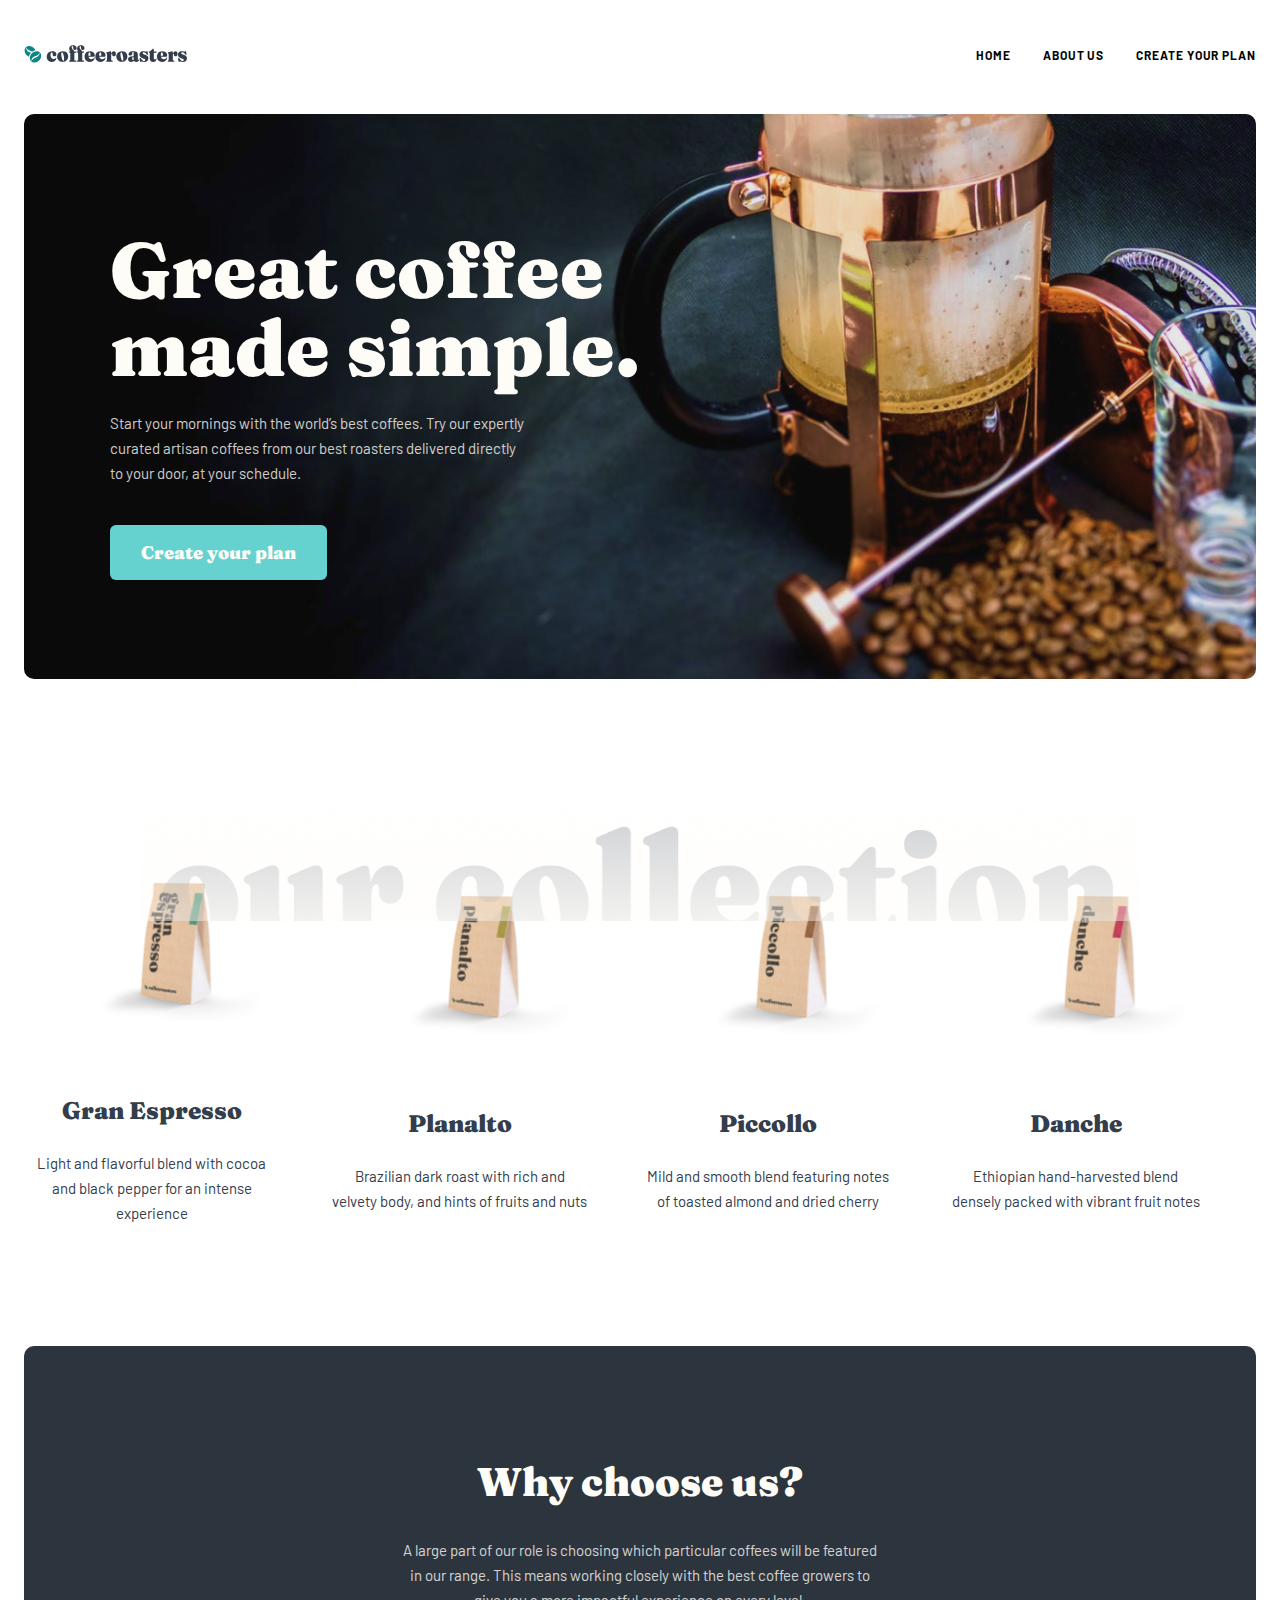
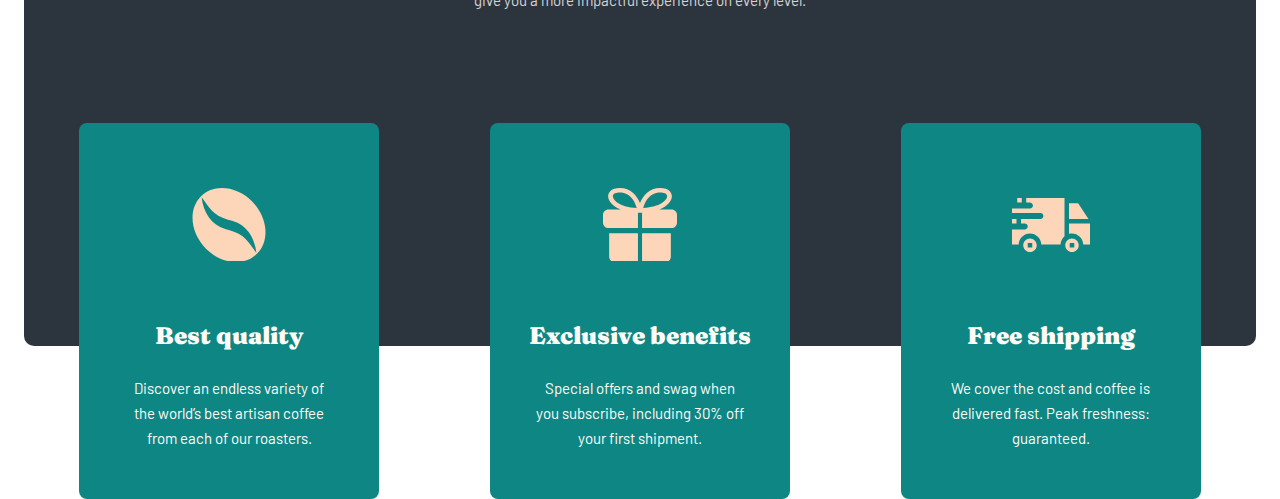
==== index.html @ 7ad5e868 "Add commit" ====
<!DOCTYPE html>
<html lang="en">
<head>
    <meta charset="UTF-8">
    <meta http-equiv="X-UA-Compatible" content="IE=edge">
    <meta name="viewport" content="width=device-width, initial-scale=1.0">
    <title>Coffeeroasters</title>
    <link rel="stylesheet" href="./css/normalize.css">
    <link rel="stylesheet" href="./css/main.css">
    
    <!-- <link rel="stylesheet" href="./css/main.min.css"> -->
</head>
<body>
    <!-- Site header start -->
    <header class="site-header">
        <div class="container">
            <div class="site-header__inner">
                <div class="site-header__logo">
                    <a class="logo" href="./index.html" ><img src="./images/svg/site-logo.svg" width="163" height="18" alt="site logo"></a>
                    <button class="open-btn" type="button"></button>
                </div>
                <nav class="site-header__nav nav">
                    <ul class="nav__list">
                        <li class="nav__item">
                            <a class="nav__link" href="#" >HOME</a>
                        </li>
                        <li class="nav__item">
                            <a class="nav__link" href="#" >ABOUT US</a>
                        </li>
                        <li class="nav__item">
                            <a class="nav__link" href="#" >Create your plan</a>
                        </li>
                    </ul>
                </nav>
            </div>
            <nav class="site-header__nav-show nav">
                <ul class="nav__list">
                    <li class="nav__item">
                        <a class="nav__link" href="#" >HOME</a>
                    </li>
                    <li class="nav__item">
                        <a class="nav__link" href="#" >ABOUT US</a>
                    </li>
                    <li class="nav__item">
                        <a class="nav__link" href="#" >Create your plan</a>
                    </li>
                </ul>
            </nav>
        </div>
        
    </header>
    <!-- Site header finish -->
    
    <!-- Site main start -->
    <main class="site-main">
        <!-- Hero section start -->
        <div class="container">     
            <section class="hero">
                <div class="hero__title-wrap">
                    <h1 class="hero__title">
                        Great coffee
                        made simple.
                    </h1>
                    <div class="hero__text">
                        <p>
                            Start your mornings with the world’s best coffees. Try our expertly curated artisan coffees from our best roasters delivered directly to your door, at your schedule.
                        </p>
                        <a class="hero__btn" href="#" >Create your plan</a>
                    </div>
                </div>
            </section>
        </div>
        <div class="container">
            <div class="ourcollection__wrap">
                <ul class="ourcollection__list">
                    <li class="ourcollection__item">
                        <img src="./images/m-gran.jpg" width="200" height="151" srcset="./images/m-gran.jpg 1x , ./images/m-gran@2x.jpg 2x " alt="coffe ">
                        <div class="ourcollection__text-wrap">
                            <h3>Gran Espresso</h3>
                            <p>Light and flavorful blend with cocoa and black pepper for an intense experience</p>
                        </div>
                    </li>
                    <li class="ourcollection__item">
                        <img src="./images/m-planalto.jpg" width="200" height="151" srcset="./images/m-planalto.jpg 1x , ./images/m-planalto@2x.jpg 2x " alt="coffe ">
                        <div class="ourcollection__text-wrap">
                            <h3>Planalto</h3>
                            <p>Brazilian dark roast with rich and velvety body, and hints of fruits and nuts</p>    
                        </div>
                    </li>
                    <li class="ourcollection__item">
                        <img src="./images/m-piacllo.jpg" width="200" height="151" srcset="./images/m-piacllo.jpg 1x , ./images/m-piacllo@2x.jpg 2x " alt="coffe ">
                        <div class="ourcollection__text-wrap">
                            <h3>Piccollo</h3>
                            <p>Mild and smooth blend featuring notes of toasted almond and dried cherry </p>
                        </div>
                    </li>
                    <li class="ourcollection__item">
                        <img src="./images/m-danche.jpg" width="200" height="151" srcset="./images/m-danche.jpg 1x , ./images/m-danche@2x.jpg 1x" alt="coffe ">
                        <div class="ourcollection__text-wrap">
                            <h3>Danche</h3>
                            <p>Ethiopian hand-harvested blend densely packed with vibrant fruit notes</p>
                        </div>
                    </li>
                </ul>
            </div>
            
            <div class="chosse">
                <div class="chosse__wrapper">
                    <div class="chosse__title_wrap">
                        <h2 class="chosse__title">
                            Why choose us? 
                        </h2>
                        <div class="chosse__text-wrap">
                            <p>
                                A large part of our role is choosing which particular coffees will be featured 
                                in our range. This means working closely with the best coffee growers to give 
                                you a more impactful experience on every level.
                            </p>
                        </div>
                    </div>
                    <ul class="chosse__list">
                        <li class="chosse__item">
                            <div class="chosse__item-wrap">
                                <h3>Best quality</h3>
                                <div class="choose__item-text-wrap">
                                    <p>
                                        Discover an endless variety of the world’s best artisan coffee from each of our roasters.
                                    </p>
                                </div>
                            </div>
                        </li>
                        <li class="chosse__item">
                            <div class="chosse__item-wrap">
                                <h3>Exclusive benefits</h3>
                                <div class="choose__item-text-wrap">
                                    <p>
                                        Special offers and swag when you subscribe, including 30% off your first shipment.
                                    </p>
                                </div>
                            </div>
                        </li>
                        <li class="chosse__item">
                            <div class="chosse__item-wrap">
                                <h3>Free shipping</h3>
                                <div class="choose__item-text-wrap">
                                    <p>
                                        We cover the cost and coffee is delivered fast. Peak freshness: guaranteed.
                                    </p>
                                </div>
                            </div>
                        </li>
                    </ul>
                </div>
            </div>
        </div>
        <!-- Hero section finish -->
    </main>
    <!-- Site main finish -->
    
    <!-- Site footer start -->
    <footer class="site-footer">
        
    </footer>
    <div class="overlay"></div>
    <!-- Site footer finish -->
    <script src="js/main.js"></script>
</body>
</html>
---- css/main.css ----
/* VARIABLES */
:root{
    /* --main-text-color : #fff; */
    /* --main-bg-color : #fff; */
    /* --main-font-size : 16px; */
    /* --main-font-weight : 400; */
    /* --main-line-height : 1.5; */
    --main-font: "Fraunces", "Arial", sans-serif;
}
*{
    box-sizing: border-box;
}
/* GENERAL */
*,
*::before,
*::after{
    box-sizing: inherit;
}
html{
    height: 100%;
    box-sizing: border-box;
}
img{
    display: block;
    height: auto;
}
body{
    display: flex;
    flex-direction: column;
    height: 100%;
    margin: 0;
    padding: 0;
    font-family: "Barlow", "Arial", sans-serif;
}
@font-face {
    font-family: 'Barlow';
    font-style: normal;
    font-weight: 400;
    src: url('../fonts/barlow-v12-latin-regular.eot'); /* IE9 Compat Modes */
    src: local(''),
    url('../fonts/barlow-v12-latin-regular.eot?#iefix') format('embedded-opentype'), /* IE6-IE8 */
    url('../fonts/barlow-v12-latin-regular.woff2') format('woff2'), /* Super Modern Browsers */
    url('../fonts/barlow-v12-latin-regular.woff') format('woff'), /* Modern Browsers */
    url('../fonts/barlow-v12-latin-regular.ttf') format('truetype'), /* Safari, Android, iOS */
    url('../fonts/barlow-v12-latin-regular.svg#Barlow') format('svg'); /* Legacy iOS */
}
/* barlow-700 - latin */
@font-face {
    font-family: 'Barlow';
    font-style: normal;
    font-weight: 700;
    src: url('../fonts/barlow-v12-latin-700.eot'); /* IE9 Compat Modes */
    src: local(''),
    url('../fonts/barlow-v12-latin-700.eot?#iefix') format('embedded-opentype'), /* IE6-IE8 */
    url('../fonts/barlow-v12-latin-700.woff2') format('woff2'), /* Super Modern Browsers */
    url('../fonts/barlow-v12-latin-700.woff') format('woff'), /* Modern Browsers */
    url('../fonts/barlow-v12-latin-700.ttf') format('truetype'), /* Safari, Android, iOS */
    url('../fonts/barlow-v12-latin-700.svg#Barlow') format('svg'); /* Legacy iOS */
}

@font-face {
    font-family: 'Fraunces';
    font-style: normal;
    font-weight: 400;
    src: local(''),
    url('../fonts/fraunces-v23-latin-regular.woff2') format('woff2'), /* Chrome 26+, Opera 23+, Firefox 39+ */
    url('../fonts/fraunces-v23-latin-regular.woff') format('woff'); /* Chrome 6+, Firefox 3.6+, IE 9+, Safari 5.1+ */
}
/* fraunces-900 - latin */
@font-face {
    font-family: 'Fraunces';
    font-style: normal;
    font-weight: 900;
    src: local(''),
    url('../fonts/fraunces-v23-latin-900.woff2') format('woff2'), /* Chrome 26+, Opera 23+, Firefox 39+ */
    url('../fonts/fraunces-v23-latin-900.woff') format('woff'); /* Chrome 6+, Firefox 3.6+, IE 9+, Safari 5.1+ */
}
/* VISUALLY-HIDDEN */
.visually-hidden {
    position: absolute;
    width: 1px;
    height: 1px;
    margin: -1px;
    padding: 0;
    border: 0;
    white-space: nowrap;
    clip-path: inset(100%);
    clip: rect(0 0 0 0);
    overflow: hidden;
}

/* CONTAINER */
.container{
    width: 100%;
    max-width: 1320px;
    margin: 0 auto;
    padding: 0 24px;
}
/* STICKY-FOOTER */
.site-main{
    flex-grow: 1;
}


/* HERO START */

.site-header__inner {
    position: fixed;
    padding: 44px 0;
    left:24px;
    right: 24px;
    z-index: 20;
    display: flex;
    justify-content: space-between;
    align-items: center;
    background-color: #fff;
}
@media only screen and (min-width:1320px) {
    .site-header__inner {
        max-width: 1281px;
        position: fixed;
        margin: 0 auto;
        z-index: 20;
        display: flex;
        justify-content: space-between;
        align-items: center;
    }
}

.site-header__logo{
    position: fixed;
    top: 34px;
    left: 0;
    right: 0;
    margin: 0 24px;
    display: flex;
    justify-content: space-between;
}
.site-header__nav{
    display: none;
}
.nav__list {
    list-style: none;
    display: flex;
    padding: 0;
    margin: 0;
}
.nav__link {
    margin-left: 32px;
    font-weight: 700;
    font-size: 12px;
    line-height: 15px;
    letter-spacing: 0.923077px;
    text-transform: uppercase;
    color: #040405;
    text-decoration: none;
}
.logo {
    display: block;
}
.open-btn{
    width: 16px;
    height: 15px;
    border: none;
    background-image: url("../images/svg/hamburger-menu.svg");
    background-size: 16px 15px;
    background-repeat: no-repeat;
}
.open-btn-show{
    background-image: url("../images/svg/close-btn.svg");
    background-size: 14px 13px;
}

/* Respansiv */
/* MOBILE NAVBAR */
.site-header__nav-show{
    position: fixed;
    top: 0;
    left: 0;
    bottom: 0;
    width: 100%;
    height: 100%;
    transform: translate(-150%);
    transition: transform 0.5s ease-in-out;
    z-index: 15;
}
.site-header__nav-show-active{
    transform: translate(0%);
}
.site-header__nav-show .nav__list{
    display: block;
    text-align: center;
    margin-top: 130px;
}
.site-header__nav-show .nav__link{
    display: inline-block;
    margin-bottom: 32px;
    font-family: var(--main-font);
    font-weight: 900;
    font-size: 24px;
    line-height: 32px;
    text-align: center;
    color: #333D4B
}
.overlay{
    position: fixed;
    width: 100%;
    z-index: 11;
    top: 0;
    left: 0;
    bottom: 0;
    background: linear-gradient(0deg, rgba(185, 185, 179, 0.505) 0%, #FEFCF7 55.94%);
    transform: translate(-150%);
    transition: transform 0.4s ease-in-out;
}
.overlay-show{
    transform: translate(0%);
}

.hero {
    margin-top: 90px;
    border-radius: 10px;
    width: 100%;
    background-image: url("../images/responsiv-header-bg.jpg");
    background-repeat: no-repeat;
    background-position: center;
}
.hero__title {
    padding-top: 100px;
    margin: 0;
    font-family: var(--main-font);
    font-weight: 900;
    font-size: 40px;
    line-height: 40px;
    text-align: center;
    color: #FEFCF7;
}
.hero__text {
    text-align: center;
}
.hero__text p{
    margin: 0;
    padding-top: 24px;
    font-weight: 400;
    font-size: 15px;
    line-height: 25px;
    text-align: center;
    color: #FEFCF7;
    opacity: 0.8;
}
.hero__btn {
    margin-top: 39px;
    margin-bottom: 99px;
    display: inline-block;
    font-family: 'Fraunces', serif;
    padding: 15px 31px;
    font-weight: 900;
    font-size: 18px;
    line-height: 25px;
    background: #66D2CF;
    border-radius: 6px;
    text-align: center;
    text-decoration: none;
    color: #FEFCF7;
    
}

.ourcollection__list {
    margin-top: 120px;
    margin-left: 0;
    padding: 0;
    width: 100%;
    list-style: none;
    display: grid;
    align-items: center;
    justify-content: center;
    grid-template-columns: repeat(1fr);
    text-align: center;
}
.ourcollection__list::before{
    content: '';
    height: 72px;
    display: inline-block;
    background-image: url("../images/ourcolliction.png");
    background-size: contain;
    background-repeat: no-repeat;
}
.ourcollection__item {
    margin-top: 48px;
}
.ourcollection__item img{
    display: inline-block;
}
.ourcollection__text-wrap {
    width: 282px;
}
.ourcollection__text-wrap h3{
    margin-top: 24px;
    margin-bottom: 0;
    font-family: var(--main-font);
    font-weight: 900;
    font-size: 24px;
    line-height: 32px;
    text-align: center;
    color: #333D4B;
}
.ourcollection__text-wrap p{
    margin-top: 16px;
    margin-bottom: 0;
    font-weight: 400;
    font-size: 15px;
    line-height: 25px;
    text-align: center;
    color: #333D4B;
}


/* Chosse */
.chosse {
    margin-top: 120px;
}
.chosse__wrapper {
    background: #2C343E;
    border-radius: 10px;
    height: 895px;
}
.chosse__title_wrap {
    
}
.chosse__title {
    padding-top: 64px;
    font-family: var(--main-font);
    font-weight: 900;
    font-size: 28px;
    line-height: 28px;
    text-align: center;
    color: #FEFCF7;
}
.chosse__text-wrap {
    /* width: 279px; */
    margin: 0 auto;
}
.chosse__text-wrap p{
    margin: 0 auto;
    font-weight: 400;
    font-size: 15px;
    line-height: 25px;
    text-align: center;
    color: #FEFCF7;;
    opacity: 0.8;
}
.chosse__list {
    margin-top: 40px;
    display: grid;
    grid-template-columns: 1fr;
    list-style: none;
    padding-left: 0;
}

.chosse__item {
    margin: 0 auto;
    padding: 0 15px;
    margin-top: 24px;
    background: #0E8784;
    border-radius: 8px;
}
.chosse__item::before{
    content: '';
    display: inline-block;
    width: 100%;
    height: 138px;
    background-image: url(../images/svg/why-coffe.svg);
    background-repeat: no-repeat;
    background-size: 78px 74px;
    background-position: calc(50% + 0px) calc(50% + 33px);
}
.chosse__item:nth-child(2):before{
    background-image: url(../images/svg/gif-coffe.svg);
}
.chosse__item:nth-child(3):before{
    background-image: url(../images/svg/dastafka.svg);
}
.chosse__item h3{
    padding-top: 56px;
    margin: 0;
    font-family: var(--main-font);
    font-weight: 900;
    font-size: 24px;
    line-height: 32px;
    text-align: center;
    color: #FEFCF7;
}
.choose__item-text-wrap{
    width: 212px;
    margin: 0 auto;
}
.choose__item-text-wrap p{
    margin-bottom: 51px;
    font-weight: 400;
    font-size: 15px;
    line-height: 25px;
    text-align: center;
    color: #FEFCF7;
}

/* @MEDIA */
@media only screen and (min-width:375px){
    .hero__title-wrap{
        padding: 0 24px;
    }
.chosse__text-wrap{
    width: 280px;
}
}

/* MEDIA 544 */
@media only screen and (min-width:544px){
    .hero{
        margin-top: 114px;
        border-radius: 10px;
        height: 100%;
        background-image: url("../images/table-heder-bg.jpg");
        background-size: 690px 536px;
    }
    .hero__title-wrap{
        width: 537px;
    }
    .hero__title{
        font-size: 48px;
        text-align: left;
        line-height: 48px;
    }
    .hero__text{
        width: 415px;
        text-align: left;
    }
    .hero__text p{
        text-align: left;
    }
    .hero__title-wrap{
        padding: 0 24px;
    }
    .open-btn{
        display: none;
    }
    .site-header__nav{
        display: block;
    }
    .site-header__logo{
        position: static;
        margin: 0;
        width: 0;
    }
    .ourcollection__list::before{
        background-size: 369px;
        background-position: center;
    }


    /* CHOSSE RESPANSIV */
    .chosse__wrapper {
        height: 615px;
    }
    .chosse__text-wrap{
        width: 330px;
    }
    .chosse__item{
        margin: 0 18px;
        margin-top: 24px;
        display: flex;
    }
    .chosse__item::before{
        content: '';
        display: inline-block;
        width: 30%;
        height: 138px;
        background-image: url(../images/svg/why-coffe.svg);
        background-repeat: no-repeat;
        background-size: 78px 74px;
        background-position: calc(50% + 0px) calc(50% + 33px);
    }
    .chosse__item h3{
        text-align: left;
    }
    .choose__item-text-wrap{
        width: 344px;
        text-align: left;
    }
    .choose__item-text-wrap p{
        text-align: left;
    }
    
}

/* MEDIA 600 */
@media only screen and (min-width:600px){
    .ourcollection__list {
        margin-top: 144px;
    }
    .ourcollection__item {
        display: flex;
    }
    .ourcollection__text-wrap{
        margin-left: 36px;
    }
    .ourcollection__text-wrap h3{
        text-align: left;
    }
    .ourcollection__text-wrap p{
        text-align: left;
    }
    .ourcollection__list{
        position: relative;
    }
    .ourcollection__list::before{
        position: absolute;
        top: -20px;
        left: 0;
        right: 0;
        margin: 0 auto;
        width: 489px;
        height: 118px;
        content: '';
        background-image: url("../images/ourcolliction-d.png");
        background-size: 489px 118px;
        background-position:  center;
    }
    .chosse__text-wrap{
        padding: 0 74px;
        width: 580px;
    }
}

/* MEDIA 635 */
@media only screen and (min-width:635px){
    .hero{
        background-size: 690px 560px;
    }
    .hero__title-wrap{
        margin-left: 86px;
    }
    .hero__title {
        padding-top: 117px;
    }
    .hero__title{
        font-size: 48px;
        text-align: left;
        line-height: 48px;
    }
    .hero__text p{
        text-align: left;
    }
    .hero__title-wrap{
        padding: 0 ;
    }
}
@media only screen and (min-width:700px) {
    .chosse__item{
        margin: 0 58px;
        margin-top: 24px;
    }
    .chosse__text-wrap{
        width: 630px;
    }
}
/* MEDIA 744 */
@media only screen and (min-width:744px) {
    .hero{
        background-size: cover;
        background-image: url("../images/decktop-header-bg.jpg");
    }
    
}

/* MEDIA 789 */
@media only screen and (min-width:789px){
    .hero__title{
        font-size: 78px;
        line-height: 78px;
    }
}

/* MEIDA 853 */
@media only screen and (min-width:853px){
    .ourcollection__list {
        grid-template-columns: repeat(2, 1fr);
        text-align: center;
    }
    .ourcollection__item{
        display: inline-block;
    }
    .ourcollection__text-wrap{
        width: 255px;
        margin-left: 0;
        margin: 0 auto;
    }
    .ourcollection__text-wrap h3{
        text-align: center;
    }
    .ourcollection__text-wrap p{
        text-align: center;
    }
    .ourcollection__list::before{
        width: 100%;
        background-image: url("../images/ourcolliction-dd.png");
        background-size: 650px 136px;
    }
}
@media only screen and (min-width:1000px){
    .chosse {
        margin-top: 120px;
    }
    .chosse__wrapper {
        background: #2C343E;
        border-radius: 10px;
        height: 600px;
    }
    .chosse__title {
        padding-top: 112px;
        margin: 0;
        font-size: 40px;
        line-height: 48px;
        text-align: center;
    }
    .chosse__text-wrap {
        width: 630px;
        margin: 0 auto;
    }
    .chosse__text-wrap p{
        margin: 0 auto;
        margin-top: 32px;
        line-height: 25px;
        text-align: center;
    } 
    .chosse__list {
        margin-top: 86px;
        grid-template-columns:repeat(3, 1fr) ;
        justify-items: center;
    }
    .chosse__item {
        width: 300px;
        margin: 0 ;
        display: inline-block;
        padding: 0 15px;
        margin-top: 24px;
    }
    .chosse__item::before{
        display: inline-block;
        width: 100%;
    }
    .chosse__item h3{
        padding-top: 56px;
        margin: 0;
        text-align: center;
    }
    .choose__item-text-wrap{
        width: 212px;
        margin: 0 auto;
    }
    .choose__item-text-wrap p{
        margin-top: 24px;
        margin-bottom: 48px;
        text-align: center;
    }
    
    
}
/* MEDIA 1123 */
@media only screen and (min-width:1123px){
    .ourcollection__list {
        grid-template-columns: repeat(4, 1fr);
    }
    .ourcollection__item{
        display: inline-block;
    }
    .ourcollection__text-wrap{
        width: 255px;
        margin-left: 0;
        margin-right: 0;
    }
    .ourcollection__text-wrap h3{
        margin-top: 71px;
    }
    .ourcollection__text-wrap p{
        margin-top: 24px;
    }
    .ourcollection__list::before{
        width: 100%;
        background-image: url("../images/ourcolliction-dd.png");
        background-size: 1000px 196px;
    }

}
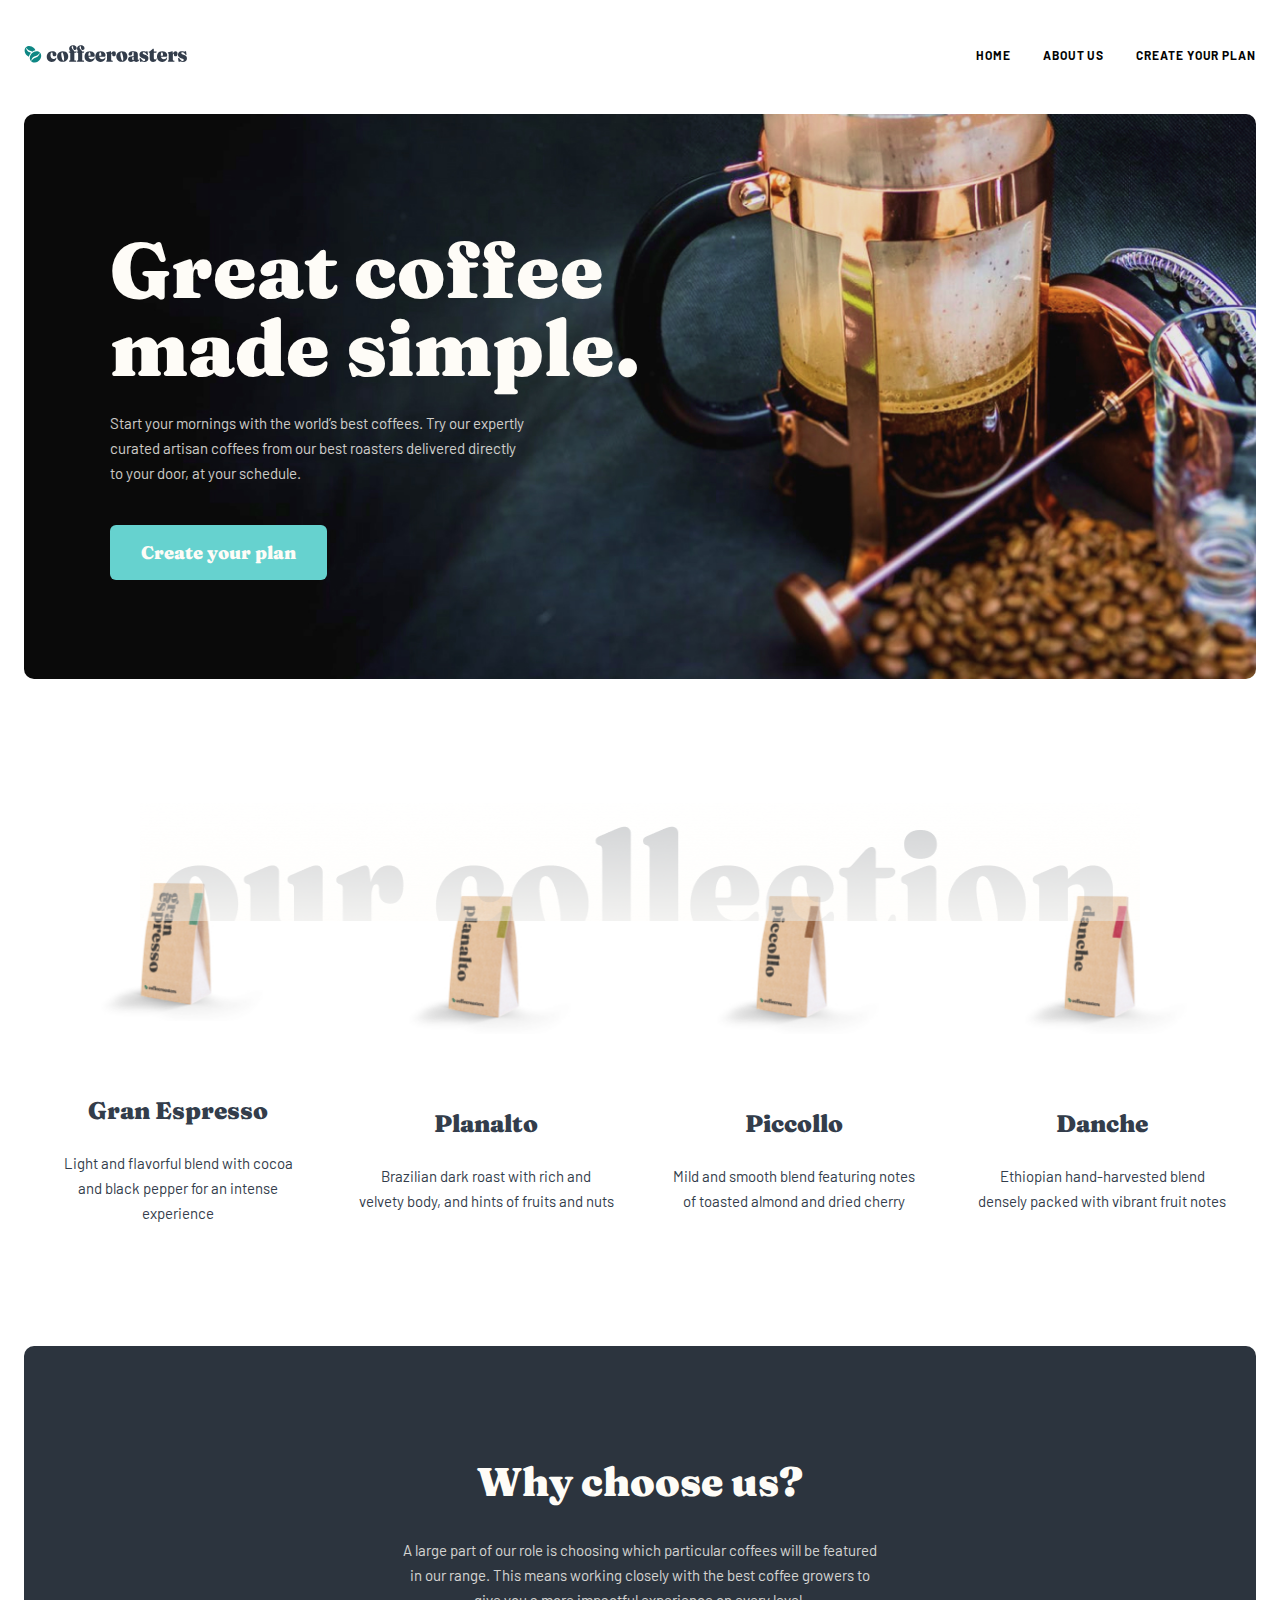
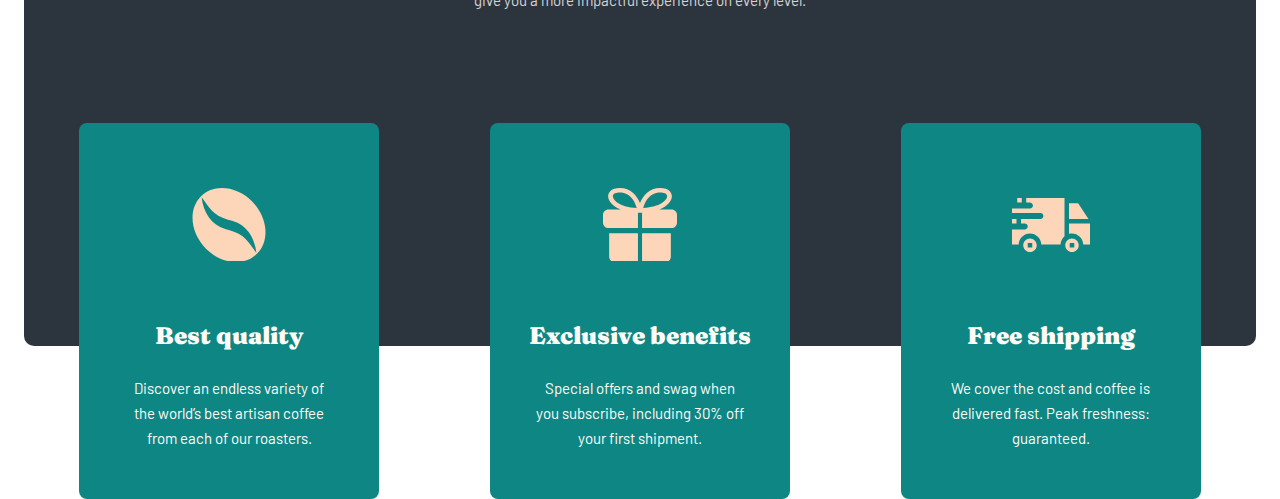
==== commit 55a92fbb: "Add new teg" ====
--- a/index.html
+++ b/index.html
@@ -7,7 +7,6 @@
     <title>Coffeeroasters</title>
     <link rel="stylesheet" href="./css/normalize.css">
     <link rel="stylesheet" href="./css/main.css">
-    
     <!-- <link rel="stylesheet" href="./css/main.min.css"> -->
 </head>
 <body>
--- a/css/main.css
+++ b/css/main.css
@@ -31,6 +31,9 @@
     margin: 0;
     padding: 0;
     font-family: "Barlow", "Arial", sans-serif;
+}
+.body-active{
+    overflow: hidden;
 }
 @font-face {
     font-family: 'Barlow';
@@ -177,9 +180,9 @@
     position: fixed;
     top: 0;
     left: 0;
-    bottom: 0;
+    /* bottom: 0; */
     width: 100%;
-    height: 100%;
+    /* height: 100%; */
     transform: translate(-150%);
     transition: transform 0.5s ease-in-out;
     z-index: 15;
@@ -675,8 +678,6 @@
     }
     .ourcollection__text-wrap{
         width: 255px;
-        margin-left: 0;
-        margin-right: 0;
     }
     .ourcollection__text-wrap h3{
         margin-top: 71px;
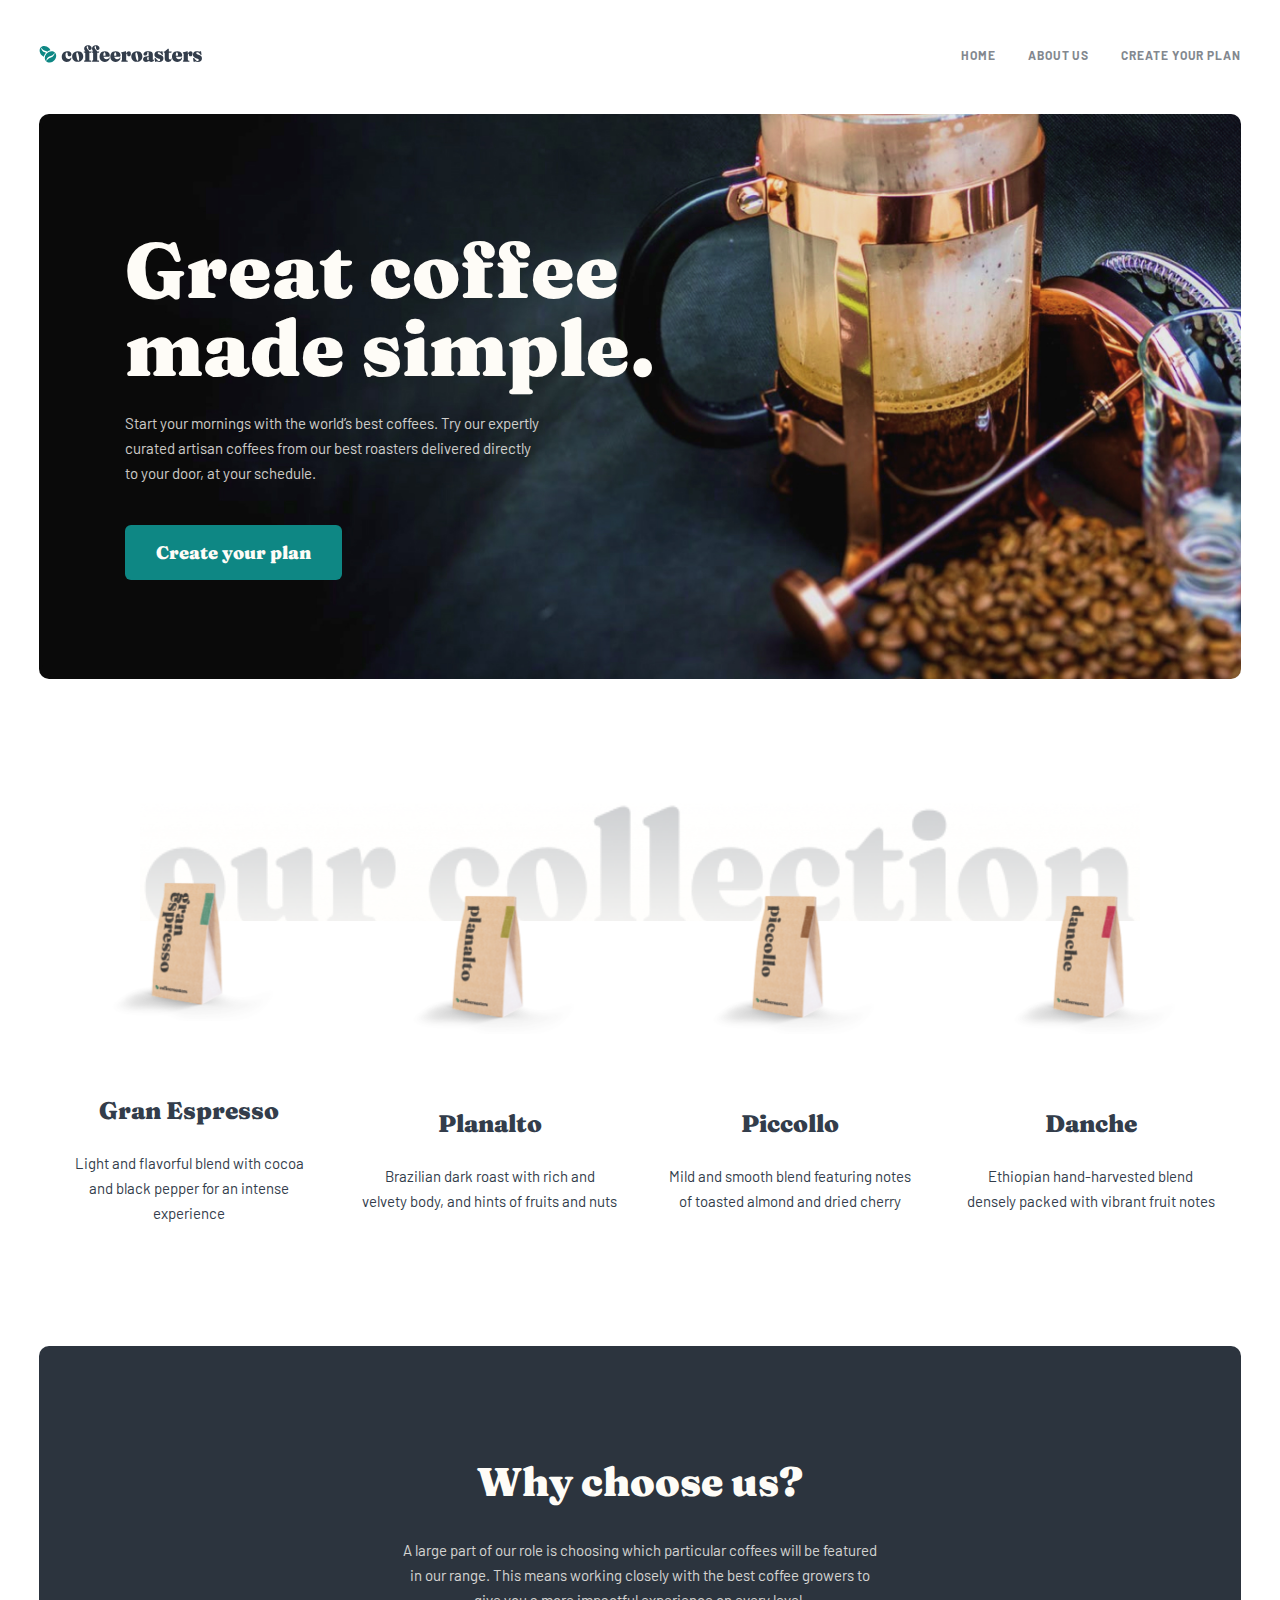
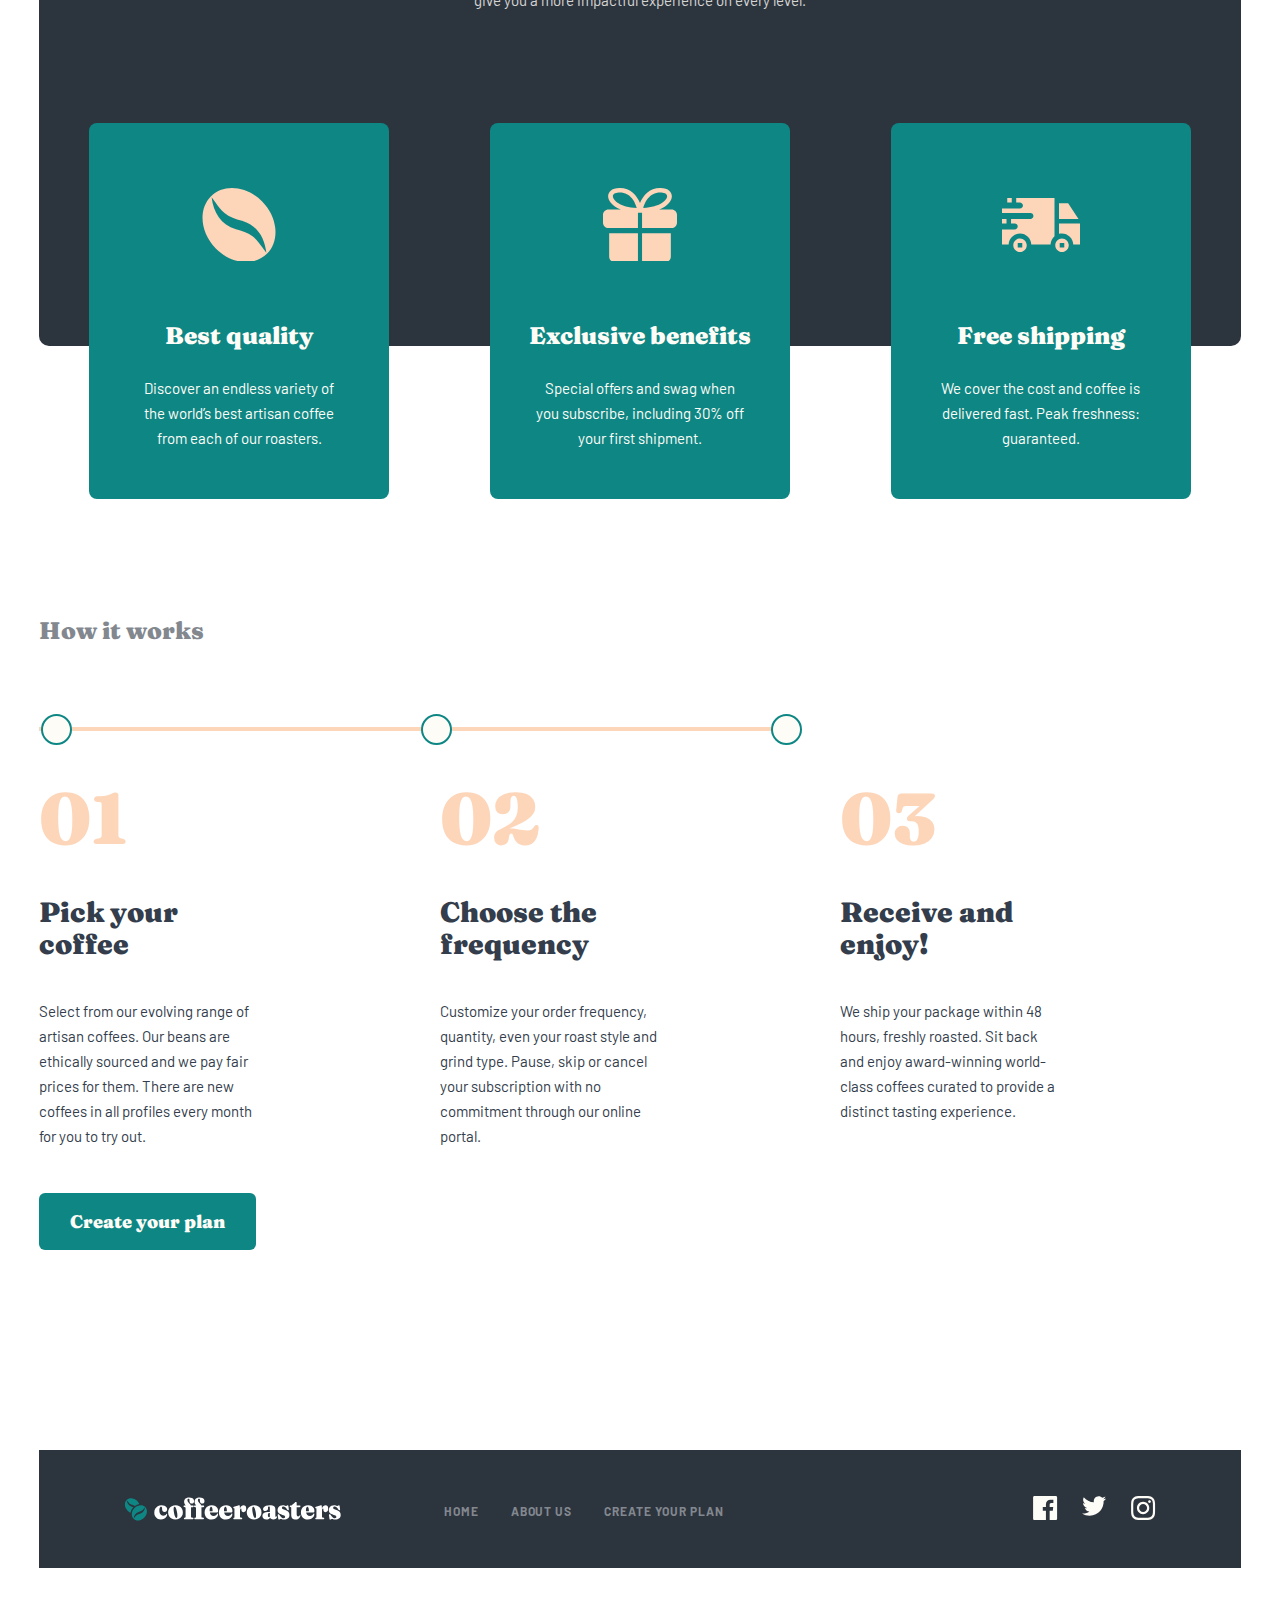
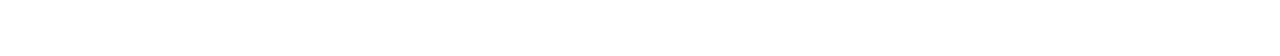
==== commit a1d71503: "Add new elemints" ====
--- a/index.html
+++ b/index.html
@@ -1,5 +1,6 @@
 <!DOCTYPE html>
 <html lang="en">
+
 <head>
     <meta charset="UTF-8">
     <meta http-equiv="X-UA-Compatible" content="IE=edge">
@@ -9,25 +10,27 @@
     <link rel="stylesheet" href="./css/main.css">
     <!-- <link rel="stylesheet" href="./css/main.min.css"> -->
 </head>
+
 <body>
     <!-- Site header start -->
     <header class="site-header">
         <div class="container">
             <div class="site-header__inner">
                 <div class="site-header__logo">
-                    <a class="logo" href="./index.html" ><img src="./images/svg/site-logo.svg" width="163" height="18" alt="site logo"></a>
+                    <a class="logo" href="./index.html"><img src="./images/svg/site-logo.svg" width="163" height="18"
+                            alt="site logo"></a>
                     <button class="open-btn" type="button"></button>
                 </div>
                 <nav class="site-header__nav nav">
                     <ul class="nav__list">
                         <li class="nav__item">
-                            <a class="nav__link" href="#" >HOME</a>
+                            <a class="nav__link" href="#">Home</a>
                         </li>
                         <li class="nav__item">
-                            <a class="nav__link" href="#" >ABOUT US</a>
+                            <a class="nav__link" href="#">About us</a>
                         </li>
                         <li class="nav__item">
-                            <a class="nav__link" href="#" >Create your plan</a>
+                            <a class="nav__link" href="#">Create your plan</a>
                         </li>
                     </ul>
                 </nav>
@@ -35,25 +38,25 @@
             <nav class="site-header__nav-show nav">
                 <ul class="nav__list">
                     <li class="nav__item">
-                        <a class="nav__link" href="#" >HOME</a>
+                        <a class="nav__link" href="#">HOME</a>
                     </li>
                     <li class="nav__item">
-                        <a class="nav__link" href="#" >ABOUT US</a>
+                        <a class="nav__link" href="#">ABOUT US</a>
                     </li>
                     <li class="nav__item">
-                        <a class="nav__link" href="#" >Create your plan</a>
+                        <a class="nav__link" href="#">Create your plan</a>
                     </li>
                 </ul>
             </nav>
         </div>
-        
+
     </header>
     <!-- Site header finish -->
-    
+
     <!-- Site main start -->
     <main class="site-main">
         <!-- Hero section start -->
-        <div class="container">     
+        <div class="container">
             <section class="hero">
                 <div class="hero__title-wrap">
                     <h1 class="hero__title">
@@ -62,9 +65,10 @@
                     </h1>
                     <div class="hero__text">
                         <p>
-                            Start your mornings with the world’s best coffees. Try our expertly curated artisan coffees from our best roasters delivered directly to your door, at your schedule.
+                            Start your mornings with the world’s best coffees. Try our expertly curated artisan coffees
+                            from our best roasters delivered directly to your door, at your schedule.
                         </p>
-                        <a class="hero__btn" href="#" >Create your plan</a>
+                        <a class="hero__btn" href="#">Create your plan</a>
                     </div>
                 </div>
             </section>
@@ -73,28 +77,32 @@
             <div class="ourcollection__wrap">
                 <ul class="ourcollection__list">
                     <li class="ourcollection__item">
-                        <img src="./images/m-gran.jpg" width="200" height="151" srcset="./images/m-gran.jpg 1x , ./images/m-gran@2x.jpg 2x " alt="coffe ">
+                        <img src="./images/d-gran.png" width="200" height="151"
+                            srcset="./images/d-gran.png 1x , ./images/d-gran@2x.png 2x " alt="coffe ">
                         <div class="ourcollection__text-wrap">
                             <h3>Gran Espresso</h3>
                             <p>Light and flavorful blend with cocoa and black pepper for an intense experience</p>
                         </div>
                     </li>
                     <li class="ourcollection__item">
-                        <img src="./images/m-planalto.jpg" width="200" height="151" srcset="./images/m-planalto.jpg 1x , ./images/m-planalto@2x.jpg 2x " alt="coffe ">
+                        <img src="./images/d-planalto.png" width="200" height="151"
+                            srcset="./images/d-planalto.png 1x , ./images/d-planalto@2x.png 2x " alt="coffe ">
                         <div class="ourcollection__text-wrap">
                             <h3>Planalto</h3>
-                            <p>Brazilian dark roast with rich and velvety body, and hints of fruits and nuts</p>    
-                        </div>
-                    </li>
-                    <li class="ourcollection__item">
-                        <img src="./images/m-piacllo.jpg" width="200" height="151" srcset="./images/m-piacllo.jpg 1x , ./images/m-piacllo@2x.jpg 2x " alt="coffe ">
+                            <p>Brazilian dark roast with rich and velvety body, and hints of fruits and nuts</p>
+                        </div>
+                    </li>
+                    <li class="ourcollection__item">
+                        <img src="./images/d-piacllo.png" width="200" height="151"
+                            srcset="./images/d-piacllo.png 1x , ./images/d-piacllo@2x.png 1x  2x " alt="coffe ">
                         <div class="ourcollection__text-wrap">
                             <h3>Piccollo</h3>
                             <p>Mild and smooth blend featuring notes of toasted almond and dried cherry </p>
                         </div>
                     </li>
                     <li class="ourcollection__item">
-                        <img src="./images/m-danche.jpg" width="200" height="151" srcset="./images/m-danche.jpg 1x , ./images/m-danche@2x.jpg 1x" alt="coffe ">
+                        <img src="./images/d-danche.png" width="200" height="151"
+                            srcset="./images/d-danche.png 1x , ./images/d-danche@2x.png 1x" alt="coffe ">
                         <div class="ourcollection__text-wrap">
                             <h3>Danche</h3>
                             <p>Ethiopian hand-harvested blend densely packed with vibrant fruit notes</p>
@@ -102,17 +110,17 @@
                     </li>
                 </ul>
             </div>
-            
+
             <div class="chosse">
                 <div class="chosse__wrapper">
                     <div class="chosse__title_wrap">
                         <h2 class="chosse__title">
-                            Why choose us? 
+                            Why choose us?
                         </h2>
                         <div class="chosse__text-wrap">
                             <p>
-                                A large part of our role is choosing which particular coffees will be featured 
-                                in our range. This means working closely with the best coffee growers to give 
+                                A large part of our role is choosing which particular coffees will be featured
+                                in our range. This means working closely with the best coffee growers to give
                                 you a more impactful experience on every level.
                             </p>
                         </div>
@@ -123,7 +131,8 @@
                                 <h3>Best quality</h3>
                                 <div class="choose__item-text-wrap">
                                     <p>
-                                        Discover an endless variety of the world’s best artisan coffee from each of our roasters.
+                                        Discover an endless variety of the world’s best artisan coffee from each of our
+                                        roasters.
                                     </p>
                                 </div>
                             </div>
@@ -133,7 +142,8 @@
                                 <h3>Exclusive benefits</h3>
                                 <div class="choose__item-text-wrap">
                                     <p>
-                                        Special offers and swag when you subscribe, including 30% off your first shipment.
+                                        Special offers and swag when you subscribe, including 30% off your first
+                                        shipment.
                                     </p>
                                 </div>
                             </div>
@@ -151,17 +161,114 @@
                     </ul>
                 </div>
             </div>
+            <div class="works">
+                <div class="works__wrapper">
+                    <div class="works__text-wrap">
+                        <h2 class="works__title">
+                            How it works
+                        </h2>
+                        <span class="works__line">
+                            <span class="works__cricle"></span>
+                            <span class="works__cricle"></span>
+                            <span class="works__cricle"></span>
+                        </span>
+                    </div>
+                    <ul class="works__list">
+                        <li class="works__item">
+                            <span class="works__number">01</span>
+                            <h3>Pick your
+                                coffee
+                            </h3>
+                            <p>
+                                Select from our evolving range of artisan coffees. Our beans are ethically sourced and
+                                we pay fair prices for them. There are new coffees in all profiles every month for you
+                                to try out.
+                        </li>
+                        <li class="works__item">
+                            <span class="works__number">02</span>
+                            <h3>
+                                Choose the frequency
+                            </h3>
+                            <p>
+                                Customize your order frequency, quantity, even your roast style and grind type. Pause,
+                                skip or cancel your subscription with no commitment through our online portal.
+                            </p>
+                        </li>
+                        <li class="works__item">
+                            <span class="works__number">03</span>
+                            <h3>
+                                Receive and enjoy!
+                            </h3>
+                            <p>
+                                We ship your package within 48 hours, freshly roasted. Sit back and enjoy award-winning
+                                world-class coffees curated to provide a distinct tasting experience.
+                            </p>
+                        </li>
+                    </ul>
+                    <a class="works__btn" href="#">Create your plan</a>
+                </div>
+            </div>
+
+
         </div>
         <!-- Hero section finish -->
     </main>
     <!-- Site main finish -->
-    
+
     <!-- Site footer start -->
     <footer class="site-footer">
-        
+        <div class="container">
+            <div class="site-footer__wrap">
+                <div class="site-footer__logo">
+                    <img src="./images/svg/footer-logo.svg" width="217" height="24" alt="site logo">
+                </div>
+                <ul class="site-footer__list">
+                    <li class="site-footer__item">
+                        <a class="site-footer__link" href="#">HOME</a>
+                    </li>
+                    <li class="site-footer__item">
+                        <a class="site-footer__link" href="#">ABOUT US</a>
+                    </li>
+                    <li class="site-footer__item">
+                        <a class="site-footer__link" href="#">CREATE YOUR PLAN</a>
+                    </li>
+                </ul>
+                <div class="site-footer socials">
+                    <ul class="socials__list">
+                        <li class="socials__item">
+                            <a class="socials__link" href="#"><svg width="25" height="24" viewBox="0 0 25 24"
+                                    xmlns="http://www.w3.org/2000/svg">
+                                    <path
+                                        d="M22.7752 0H1.42522C0.69322 0 0.10022 0.593 0.10022 1.325V22.676C0.10022 23.407 0.69322 24 1.42522 24H12.9202V14.706H9.79222V11.084H12.9202V8.413C12.9202 5.313 14.8132 3.625 17.5792 3.625C18.9042 3.625 20.0422 3.724 20.3742 3.768V7.008L18.4562 7.009C16.9522 7.009 16.6612 7.724 16.6612 8.772V11.085H20.2482L19.7812 14.707H16.6612V24H22.7772C23.5072 24 24.1002 23.407 24.1002 22.675V1.325C24.1002 0.593 23.5072 0 22.7752 0Z" />
+                                </svg>
+                            </a>
+                        </li>
+                        <li class="socials__item">
+                            <a class="socials__link" href="#"><svg width="25" height="20" viewBox="0 0 25 20"
+                                    xmlns="http://www.w3.org/2000/svg">
+                                    <path
+                                        d="M24.1002 2.55705C23.2172 2.94905 22.2682 3.21305 21.2722 3.33205C22.2892 2.72305 23.0702 1.75805 23.4372 0.608047C22.4862 1.17205 21.4322 1.58205 20.3102 1.80305C19.4132 0.846047 18.1322 0.248047 16.7162 0.248047C13.5372 0.248047 11.2012 3.21405 11.9192 6.29305C7.82822 6.08805 4.20022 4.12805 1.77122 1.14905C0.48122 3.36205 1.10222 6.25705 3.29422 7.72305C2.48822 7.69705 1.72822 7.47605 1.06522 7.10705C1.01122 9.38805 2.64622 11.522 5.01422 11.997C4.32122 12.185 3.56222 12.229 2.79022 12.081C3.41622 14.037 5.23422 15.46 7.39022 15.5C5.32022 17.123 2.71222 17.848 0.10022 17.54C2.27922 18.937 4.86822 19.752 7.64822 19.752C16.7902 19.752 21.9552 12.031 21.6432 5.10605C22.6052 4.41105 23.4402 3.54405 24.1002 2.55705Z" />
+                                </svg>
+                            </a>
+                        </li>
+                        <li class="socials__item">
+                            <a class="socials__link" href="#">
+                                <svg width="25" height="24" viewBox="0 0 25 24" xmlns="http://www.w3.org/2000/svg">
+                                    <path fill-rule="evenodd" clip-rule="evenodd"
+                                        d="M12.1002 0C8.84122 0 8.43322 0.014 7.15322 0.072C2.79522 0.272 0.37322 2.69 0.17322 7.052C0.11422 8.333 0.10022 8.741 0.10022 12C0.10022 15.259 0.11422 15.668 0.17222 16.948C0.37222 21.306 2.79022 23.728 7.15222 23.928C8.43322 23.986 8.84122 24 12.1002 24C15.3592 24 15.7682 23.986 17.0482 23.928C21.4022 23.728 23.8302 21.31 24.0272 16.948C24.0862 15.668 24.1002 15.259 24.1002 12C24.1002 8.741 24.0862 8.333 24.0282 7.053C23.8322 2.699 21.4112 0.273 17.0492 0.073C15.7682 0.014 15.3592 0 12.1002 0ZM12.1002 2.163C15.3042 2.163 15.6842 2.175 16.9502 2.233C20.2022 2.381 21.7212 3.924 21.8692 7.152C21.9272 8.417 21.9382 8.797 21.9382 12.001C21.9382 15.206 21.9262 15.585 21.8692 16.85C21.7202 20.075 20.2052 21.621 16.9502 21.769C15.6842 21.827 15.3062 21.839 12.1002 21.839C8.89622 21.839 8.51622 21.827 7.25122 21.769C3.99122 21.62 2.48022 20.07 2.33222 16.849C2.27422 15.584 2.26222 15.205 2.26222 12C2.26222 8.796 2.27522 8.417 2.33222 7.151C2.48122 3.924 3.99622 2.38 7.25122 2.232C8.51722 2.175 8.89622 2.163 12.1002 2.163ZM5.93822 12C5.93822 8.597 8.69722 5.838 12.1002 5.838C15.5032 5.838 18.2622 8.597 18.2622 12C18.2622 15.404 15.5032 18.163 12.1002 18.163C8.69722 18.163 5.93822 15.403 5.93822 12ZM12.1002 16C9.89122 16 8.10022 14.21 8.10022 12C8.10022 9.791 9.89122 8 12.1002 8C14.3092 8 16.1002 9.791 16.1002 12C16.1002 14.21 14.3092 16 12.1002 16ZM17.0652 5.595C17.0652 4.8 17.7102 4.155 18.5062 4.155C19.3012 4.155 19.9452 4.8 19.9452 5.595C19.9452 6.39 19.3012 7.035 18.5062 7.035C17.7102 7.035 17.0652 6.39 17.0652 5.595Z" />
+                                </svg>
+                            </a>
+                        </li>
+                    </ul>
+                </div>
+            </div>
+        </div>
+
+
     </footer>
     <div class="overlay"></div>
     <!-- Site footer finish -->
     <script src="js/main.js"></script>
 </body>
+
 </html>--- a/css/main.css
+++ b/css/main.css
@@ -108,7 +108,7 @@
 /* HERO START */
 
 .site-header__inner {
-    position: fixed;
+    position: absolute;
     padding: 44px 0;
     left:24px;
     right: 24px;
@@ -116,12 +116,10 @@
     display: flex;
     justify-content: space-between;
     align-items: center;
-    background-color: #fff;
 }
 @media only screen and (min-width:1320px) {
     .site-header__inner {
-        max-width: 1281px;
-        position: fixed;
+        max-width: 1240px;
         margin: 0 auto;
         z-index: 20;
         display: flex;
@@ -131,11 +129,10 @@
 }
 
 .site-header__logo{
-    position: fixed;
+    position: absolute;
     top: 34px;
     left: 0;
     right: 0;
-    margin: 0 24px;
     display: flex;
     justify-content: space-between;
 }
@@ -177,12 +174,10 @@
 /* Respansiv */
 /* MOBILE NAVBAR */
 .site-header__nav-show{
-    position: fixed;
+    position:absolute;
     top: 0;
     left: 0;
-    /* bottom: 0; */
     width: 100%;
-    /* height: 100%; */
     transform: translate(-150%);
     transition: transform 0.5s ease-in-out;
     z-index: 15;
@@ -260,12 +255,11 @@
     font-weight: 900;
     font-size: 18px;
     line-height: 25px;
-    background: #66D2CF;
+    background: #0E8784;
     border-radius: 6px;
     text-align: center;
     text-decoration: none;
     color: #FEFCF7;
-    
 }
 
 .ourcollection__list {
@@ -321,14 +315,12 @@
 /* Chosse */
 .chosse {
     margin-top: 120px;
+    height: 1465px;
 }
 .chosse__wrapper {
     background: #2C343E;
     border-radius: 10px;
     height: 895px;
-}
-.chosse__title_wrap {
-    
 }
 .chosse__title {
     padding-top: 64px;
@@ -406,18 +398,156 @@
     color: #FEFCF7;
 }
 
+
+/* WORKS START */
+.works {
+}
+.works__wrapper {
+    margin-top: 120px;
+    text-align: center;
+}
+.works__text-wrap {
+}
+.works__title {
+    margin: 0;
+    margin-bottom: 24px;
+    font-family: var(--main-font);
+    font-weight: 900;
+    font-size: 24px;
+    line-height: 32px;
+    text-align: center;
+    color: #83888F;
+}
+.works__list {
+    list-style: none;
+    padding-left: 0;
+    margin: 0;
+    display: grid;
+    grid-template-columns: 1fr;
+}
+.works__item {
+    margin-top: 56px;
+    text-align: center;
+}
+.works__number {
+    font-family: var(--main-font);
+    font-weight: 900;
+    font-size: 72px;
+    line-height: 72px;
+    text-align: center;
+    color: #FDD6BA;
+}
+.works__item h3{
+    margin: 24px 0;
+    font-family: var(--main-font);
+    font-weight: 900;
+    font-size: 28px;
+    line-height: 32px;
+    text-align: center;
+    color: #333D4B;
+}
+.works__item p{
+    margin: 0;
+    font-weight: 400;
+    font-size: 15px;
+    line-height: 25px;
+    text-align: center;
+    color: #333D4B;
+}
+.works__btn {
+    margin-top: 79px;
+    padding: 16px 31px;
+    display: inline-block;
+    text-decoration: none;
+    font-family: var(--main-font);
+    font-weight: 900;
+    font-size: 18px;
+    line-height: 25px;
+    text-align: center;
+    color: #FEFCF7;
+    background: #0E8784;
+    border-radius: 6px;
+}
+
+
+.site-footer__wrap{
+    margin-top: 120px;
+    background: #2C343E;
+    text-align: center;
+    margin-bottom: 72px;
+}
+.site-footer__logo {
+    display: flex;
+    justify-content: center;
+    padding-top: 54px;
+    margin-bottom: 50px;
+}
+.site-footer__list {
+    list-style: none;
+    padding-left: 0;
+}
+.site-footer__item {
+    margin-bottom: 24px;
+}
+.site-footer__link {
+    text-decoration: none;
+    font-weight: 700;
+    font-size: 12px;
+    line-height: 15px;
+    letter-spacing: 0.923077px;
+    color: #83888F;
+    text-align: center;
+    
+}
+.socials__list {
+    display: flex;
+    list-style: none;
+    justify-content: center;
+    padding-left: 0;
+}
+.socials__item {
+    margin-top: 24px;
+    margin-bottom: 54px;
+    
+}
+.socials__link {
+    fill: #FEFCF7;
+}
+.socials__item:nth-child(2){
+    display: inline-block;
+    margin-left: 24px;
+    margin-right: 24px;
+}
+
 /* @MEDIA */
 @media only screen and (min-width:375px){
     .hero__title-wrap{
         padding: 0 24px;
     }
-.chosse__text-wrap{
-    width: 280px;
-}
+    .chosse__text-wrap{
+        width: 280px;
+    }
+    .works__item p{
+        padding: 0 24px;
+    }
 }
 
 /* MEDIA 544 */
 @media only screen and (min-width:544px){
+    .site-header__nav{
+        display: block;
+    }
+    .site-header__logo{
+        position: static;
+        margin: 0;
+        width: 0;
+    }
+    .nav__link{
+        color: #83888F;
+    }
+    .nav__link:hover{
+        color: #333D4B;
+    }
     .hero{
         margin-top: 114px;
         border-radius: 10px;
@@ -443,24 +573,28 @@
     .hero__title-wrap{
         padding: 0 24px;
     }
+    .hero__btn:hover{
+        background: #66D2CF;
+    }
+    .hero__btn:active{
+        background: #E2DEDB
+    }
+    .works__btn:hover{
+        background: #66D2CF;
+    }
+    .works__btn:active{
+        background: #E2DEDB
+    }
     .open-btn{
         display: none;
-    }
-    .site-header__nav{
-        display: block;
-    }
-    .site-header__logo{
-        position: static;
-        margin: 0;
-        width: 0;
     }
     .ourcollection__list::before{
         background-size: 369px;
         background-position: center;
     }
-
-
-    /* CHOSSE RESPANSIV */
+    .chosse {
+        height: 965px;
+    }
     .chosse__wrapper {
         height: 615px;
     }
@@ -520,6 +654,7 @@
         top: -20px;
         left: 0;
         right: 0;
+        z-index: -1;
         margin: 0 auto;
         width: 489px;
         height: 118px;
@@ -528,9 +663,17 @@
         background-size: 489px 118px;
         background-position:  center;
     }
+    .chosse {
+        height: 940px;
+    }
     .chosse__text-wrap{
         padding: 0 74px;
         width: 580px;
+    }
+    .works__item{
+        width: 600px;
+        margin: 0 auto;
+        margin-top: 56px;
     }
 }
 
@@ -556,8 +699,48 @@
     .hero__title-wrap{
         padding: 0 ;
     }
-}
+    .site-footer {
+    }
+    .site-footer__wrap{
+        margin-top: 120px;
+        background: #2C343E;
+        text-align: center;
+    }
+    .site-footer__logo{
+        margin-bottom: 0;
+    }
+    .site-footer__list {
+        margin: 0;
+        margin-top: 33px;
+        list-style: none;
+        padding-left: 0;
+        display: flex;
+        justify-content: center;
+    }
+    .site-footer__item {
+        margin-bottom: 0;
+    }
+    .site-footer__item:nth-child(2){
+        margin: 0 32px;
+    }
+    .site-footer__link:hover {
+        color: #FEFCF7;
+    }
+    .socials__list{
+        margin: 0;
+    }
+    .socials__item{
+        margin-top: 65px;
+    }
+    .socials__link:hover{
+        fill: #FDD6BA;;
+    }
+}
+
+
+
 @media only screen and (min-width:700px) {
+    
     .chosse__item{
         margin: 0 58px;
         margin-top: 24px;
@@ -566,21 +749,113 @@
         width: 630px;
     }
 }
+
 /* MEDIA 744 */
 @media only screen and (min-width:744px) {
     .hero{
         background-size: cover;
         background-image: url("../images/decktop-header-bg.jpg");
     }
-    
+    .chosse {
+        height: 915px;
+    }
 }
 
 /* MEDIA 789 */
 @media only screen and (min-width:789px){
+    .container{
+        padding: 0 39px;
+    }
+    .site-header__inner{
+        left: 39px;
+        right: 39px;
+    }
     .hero__title{
         font-size: 78px;
         line-height: 78px;
     }
+    .works__wrapper {
+        text-align: left;
+    }
+    .works__title {
+        margin: 0;
+        margin-bottom: 80px;
+        text-align: left;
+    }
+    .works__list {
+        list-style: none;
+        padding-left: 0;
+        margin: 0;
+        display: grid;
+        grid-template-columns:repeat(3, 1fr);
+    }
+    .works__item {
+        margin: 0;
+        width: 223px;
+        text-align: left;
+        display: flex;
+        flex-direction: column;
+        align-items: flex-start;
+        
+    }
+    .works__line{
+        display: inline-block;
+        position: relative;
+        margin-bottom: 48px;
+        width: 500px;
+        height: 2px;
+        border: 2px solid #FDD6BA;
+    }
+    .works__cricle{
+        position: absolute;
+        top: -15px;
+        left: 0;
+        content: '';
+        width: 31px;
+        height: 31px;
+        border-radius: 50%;
+        background: #FEFCF7;
+        border: 2px solid #0E8784;
+    }
+    .works__cricle:nth-child(2){
+        left: 270px;
+    }
+    .works__cricle:nth-child(3){
+        left: 485px;
+    }
+    .works__number {
+        font-family: var(--main-font);
+        font-weight: 900;
+        font-size: 72px;
+        line-height: 72px;
+        text-align: center;
+        color: #FDD6BA;
+    }
+    .works__item h3{
+        margin: 0 0;
+        margin-top: 42px;
+        margin-bottom: 39px;
+        font-family: var(--main-font);
+        font-weight: 900;
+        font-size: 28px;
+        line-height: 32px;
+        text-align: left;
+        color: #333D4B;
+    }
+    .works__item p{
+        margin: 0;
+        padding: 0;
+        font-weight: 400;
+        font-size: 15px;
+        line-height: 25px;
+        text-align: left;
+        color: #333D4B;
+    }
+    .works__btn {
+        margin-top: 44px;
+        padding: 16px 31px
+    }
+    
 }
 
 /* MEIDA 853 */
@@ -605,13 +880,25 @@
     }
     .ourcollection__list::before{
         width: 100%;
-        background-image: url("../images/ourcolliction-dd.png");
+        /* background-image: url("../images/ourcolliction-dd.png"); */
         background-size: 650px 136px;
     }
-}
+    .works__line{
+        width: 550px;
+    }
+    .works__cricle:nth-child(2){
+        left: 280px;
+    }
+    .works__cricle:nth-child(3){
+        left: 542px;
+    }
+}
+/* MEDIA 1000 */
 @media only screen and (min-width:1000px){
     .chosse {
         margin-top: 120px;
+        height: 755px;
+        
     }
     .chosse__wrapper {
         background: #2C343E;
@@ -665,7 +952,58 @@
         margin-bottom: 48px;
         text-align: center;
     }
+    .works__wrapper {
+        margin-top: 114px;
+    }
+    .works__line{
+        width: 650px;
+    }
+    .works__cricle:nth-child(2){
+        left: 340px;
+    }
+    .works__cricle:nth-child(3){
+        left: 630px;
+    }
     
+    .site-footer {
+    }
+    .site-footer__wrap{
+        margin-top: 200px;
+        display: flex;
+        align-items: center;
+        margin-bottom: 88px;
+    }
+    .site-footer__logo {
+        display: flex;
+        justify-content: center;
+        padding-top: 0;
+        margin-bottom: 0;
+        margin-top: 47px;
+        margin-bottom: 47px;
+        margin-left: 85px;
+    }
+    .site-footer__list {
+        padding-left: 0;
+        margin-top: 0;
+        margin-left: 103px;
+    }
+    .site-footer__item {
+        margin-bottom: 0;
+    }
+    .socials {
+        margin-left: auto;
+        margin-right: 85px;
+    }
+    .socials__list {
+        padding-left: 0;
+    }
+    .socials__item {
+        margin-top: 0;
+        margin-bottom: 0;
+    }
+    .socials__link {
+        fill: #FEFCF7;
+    }
     
 }
 /* MEDIA 1123 */
@@ -687,8 +1025,16 @@
     }
     .ourcollection__list::before{
         width: 100%;
-        background-image: url("../images/ourcolliction-dd.png");
+        /* background-image: url("../images/ourcolliction-dd.png"); */
         background-size: 1000px 196px;
     }
-
+    .works__line{
+        width: 750px;
+    }
+    .works__cricle:nth-child(2){
+        left: 380px;
+    }
+    .works__cricle:nth-child(3){
+        left: 730px;
+    }
 }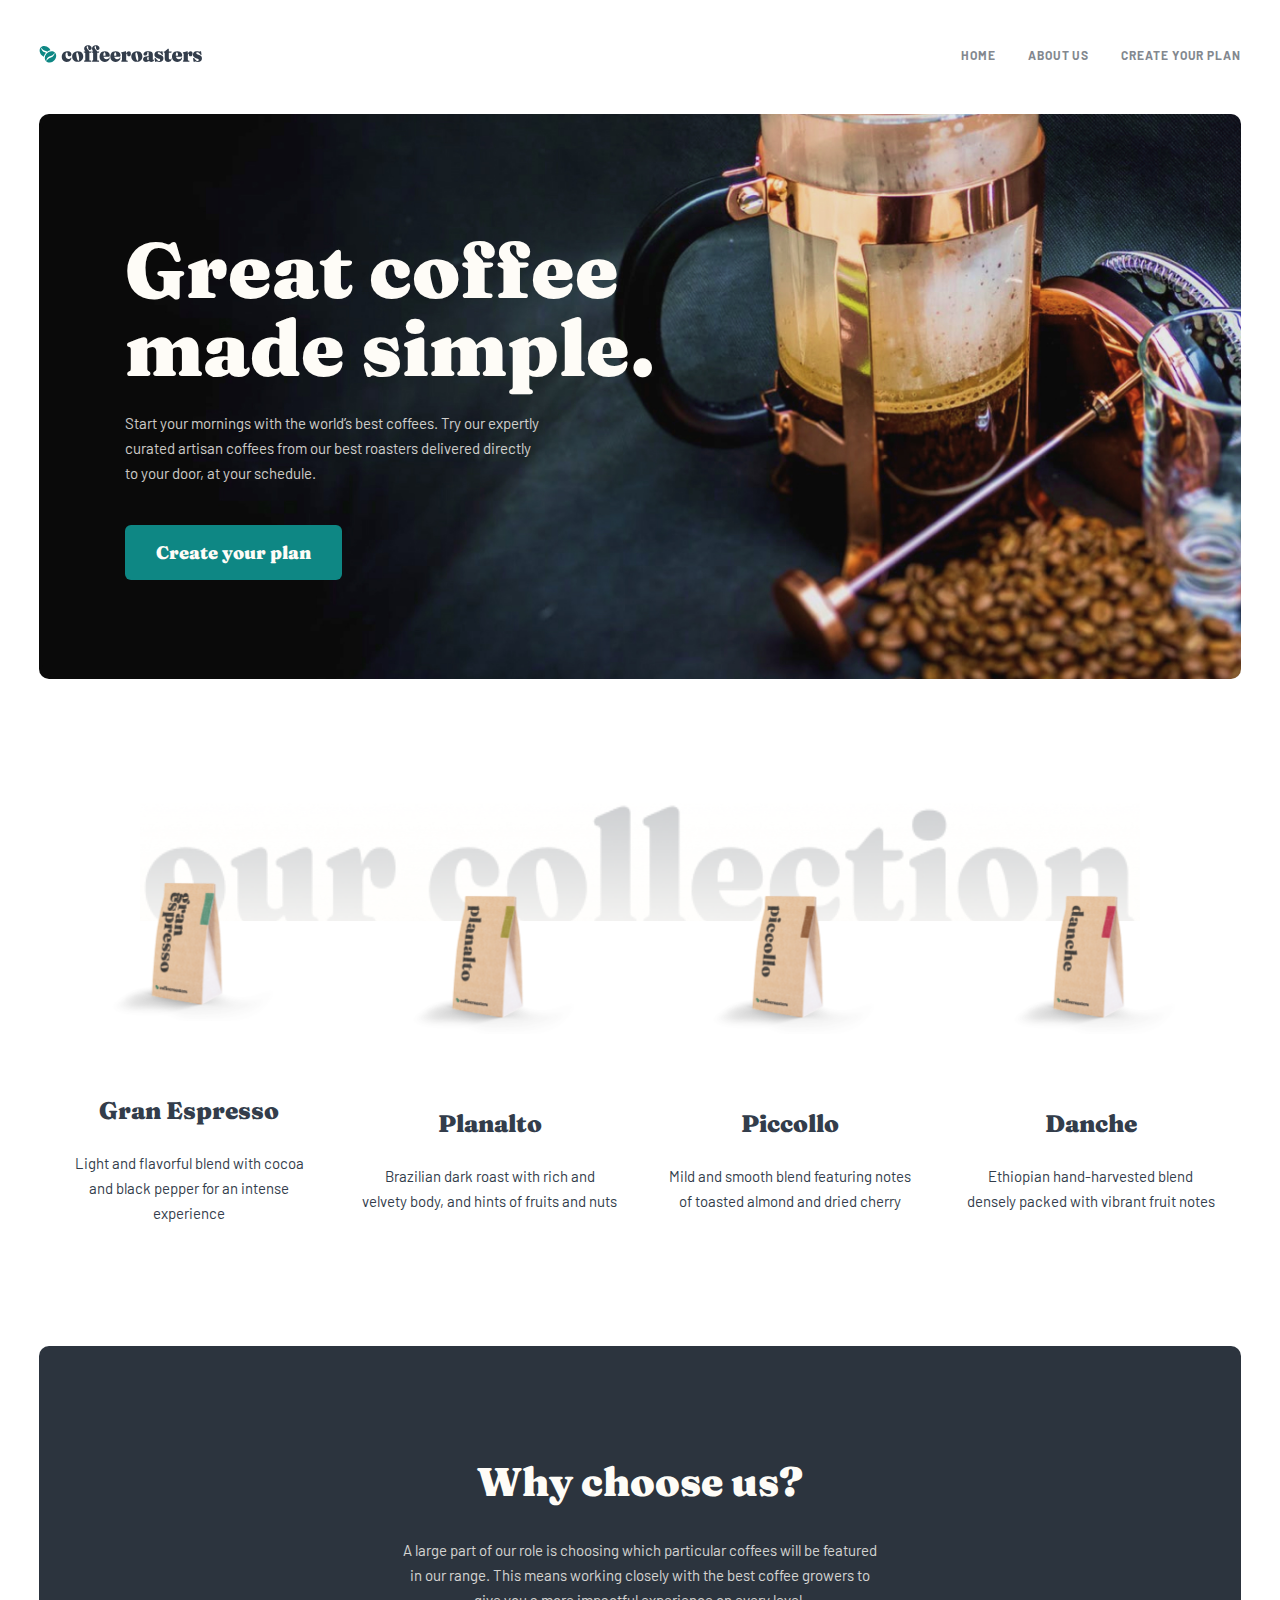
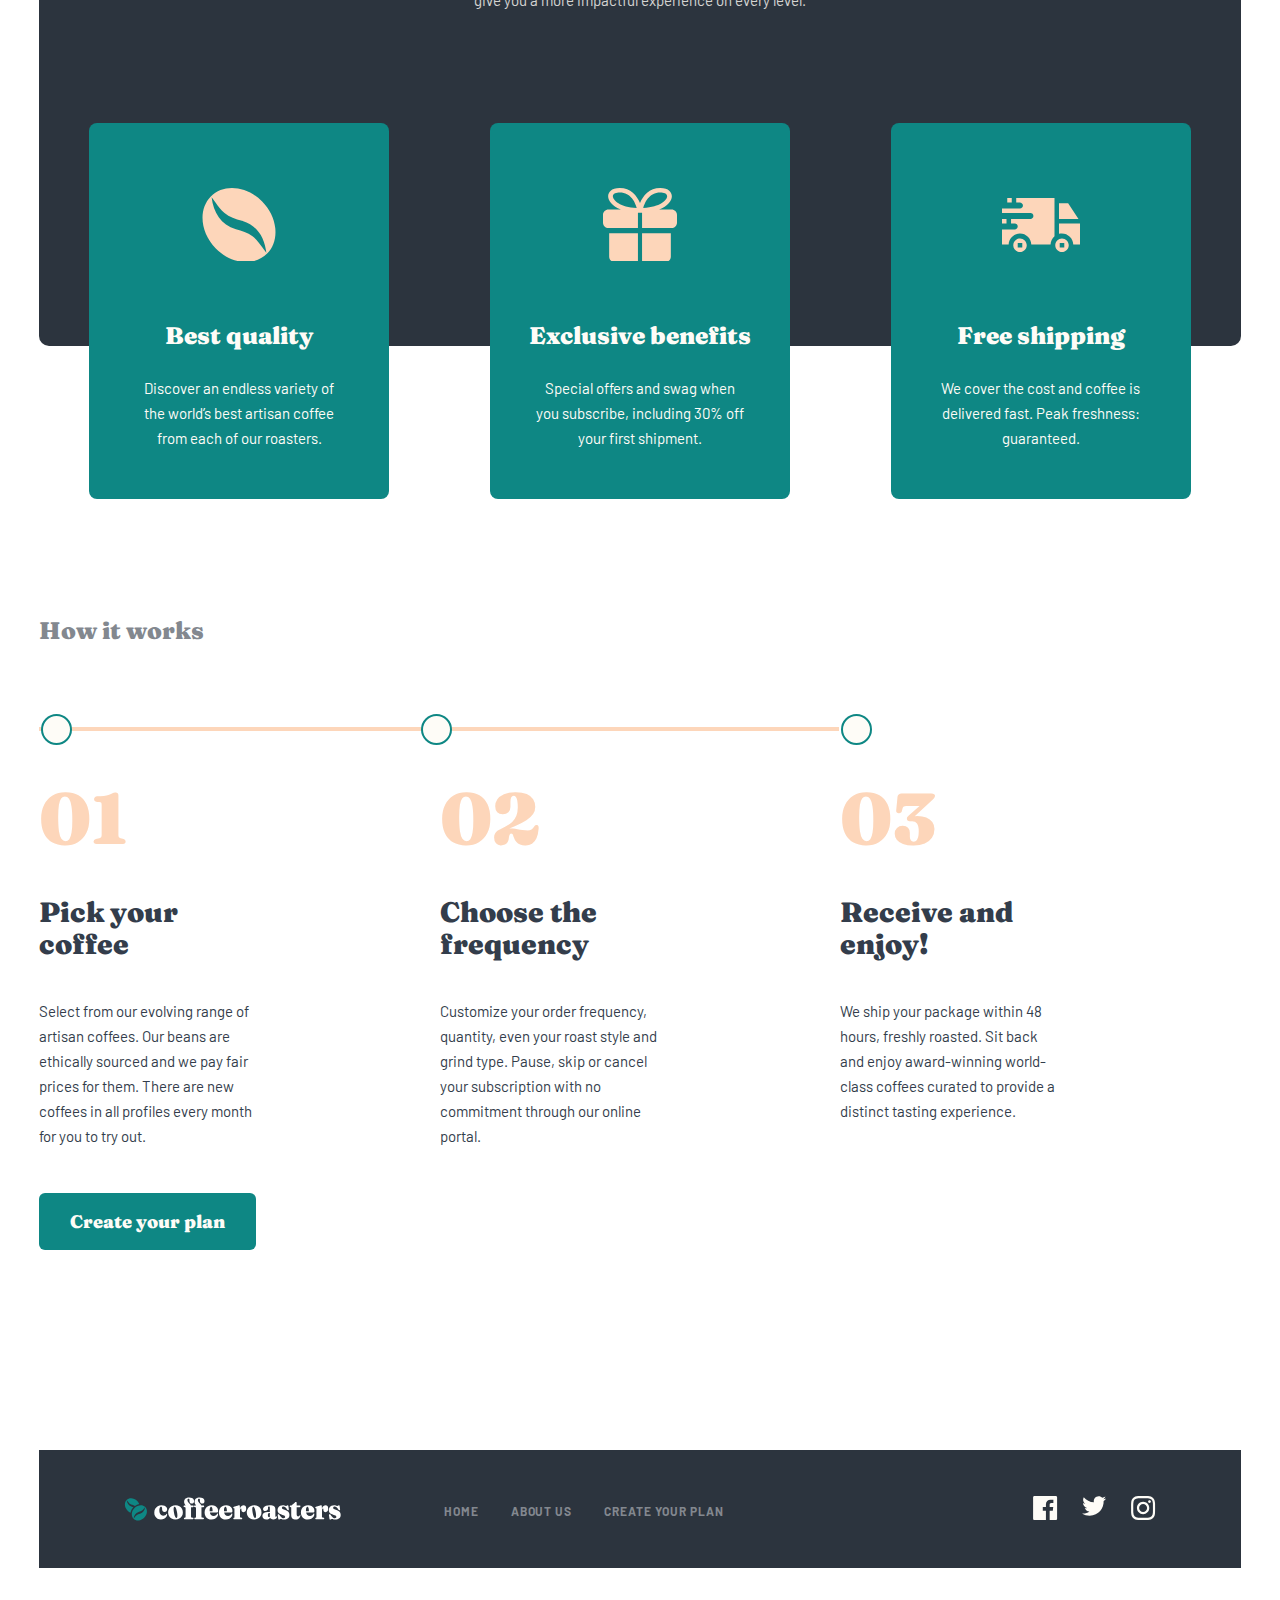
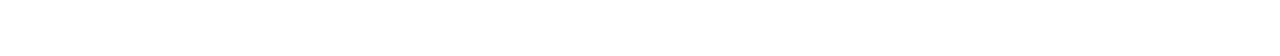
==== commit 657a2924: "Add new about html" ====
--- a/index.html
+++ b/index.html
@@ -10,7 +10,6 @@
     <link rel="stylesheet" href="./css/main.css">
     <!-- <link rel="stylesheet" href="./css/main.min.css"> -->
 </head>
-
 <body>
     <!-- Site header start -->
     <header class="site-header">
@@ -24,10 +23,10 @@
                 <nav class="site-header__nav nav">
                     <ul class="nav__list">
                         <li class="nav__item">
-                            <a class="nav__link" href="#">Home</a>
+                            <a class="nav__link" href="./index.html">Home</a>
                         </li>
                         <li class="nav__item">
-                            <a class="nav__link" href="#">About us</a>
+                            <a class="nav__link" href="./about.html">About us</a>
                         </li>
                         <li class="nav__item">
                             <a class="nav__link" href="#">Create your plan</a>
@@ -38,10 +37,10 @@
             <nav class="site-header__nav-show nav">
                 <ul class="nav__list">
                     <li class="nav__item">
-                        <a class="nav__link" href="#">HOME</a>
+                        <a class="nav__link" href="./index.html">HOME</a>
                     </li>
                     <li class="nav__item">
-                        <a class="nav__link" href="#">ABOUT US</a>
+                        <a class="nav__link" href="./about.html">ABOUT US</a>
                     </li>
                     <li class="nav__item">
                         <a class="nav__link" href="#">Create your plan</a>
@@ -49,7 +48,6 @@
                 </ul>
             </nav>
         </div>
-
     </header>
     <!-- Site header finish -->
 
@@ -208,8 +206,6 @@
                     <a class="works__btn" href="#">Create your plan</a>
                 </div>
             </div>
-
-
         </div>
         <!-- Hero section finish -->
     </main>
@@ -224,10 +220,10 @@
                 </div>
                 <ul class="site-footer__list">
                     <li class="site-footer__item">
-                        <a class="site-footer__link" href="#">HOME</a>
+                        <a class="site-footer__link" href="./index.html">HOME</a>
                     </li>
                     <li class="site-footer__item">
-                        <a class="site-footer__link" href="#">ABOUT US</a>
+                        <a class="site-footer__link" href="./about.html">ABOUT US</a>
                     </li>
                     <li class="site-footer__item">
                         <a class="site-footer__link" href="#">CREATE YOUR PLAN</a>
@@ -263,8 +259,6 @@
                 </div>
             </div>
         </div>
-
-
     </footer>
     <div class="overlay"></div>
     <!-- Site footer finish -->
--- a/css/main.css
+++ b/css/main.css
@@ -1037,4 +1037,15 @@
     .works__cricle:nth-child(3){
         left: 730px;
     }
+}
+@media only screen and (min-width:1223px){
+    .works__line{
+        width: 800px;
+    }
+    .works__cricle:nth-child(2){
+        left: 380px;
+    }
+    .works__cricle:nth-child(3){
+        left: 800px;
+    }
 }